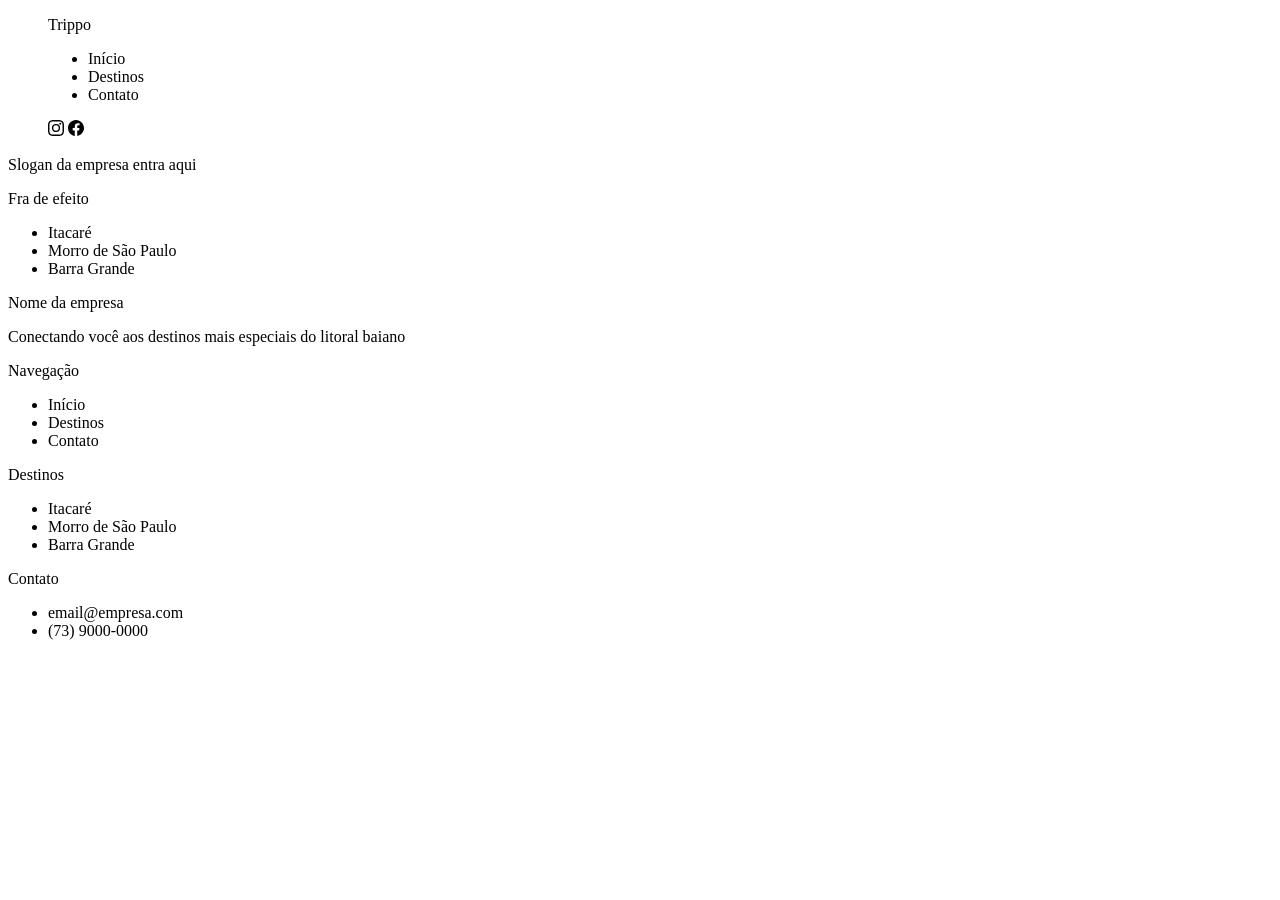
==== index.html @ 05996035 "O basico do site está pronto, falta ainda adicionar a seção de destino" ====
<!DOCTYPE html>
<html lang="PT-br">
<head>
    <meta charset="UTF-8">
    <meta name="viewport" content="width=device-width, initial-scale=1.0">
    <title>Document</title>
</head>
<body>
    <menu>
        <section class="iconCompanyName">
            <p>Trippo</p>
        </section>
        <nav>
            <ul>
                <li>Início</li>
                <li>Destinos</li>
                <li>Contato</li>
            </ul>
        </nav>
        <section class="socialNeworks">
            <img src="img/instagram.svg" alt="Nosso instagram">
            <img src="img/facebook.svg" alt="Nosso facebook">
        </section>
    </menu>

    <main>
        <section class="companySlogan">
            <p>Slogan da empresa entra aqui</p>
            <p>Fra de efeito</p>
        </section>

        <nav>
            <ul>
                <li>Itacaré</li>
                <li>Morro de São Paulo</li>
                <li>Barra Grande</li>
            </ul>
        </nav>

        <section class="destinations">
            <div id="tabsDestinations"></div>
            <div id="contentDestinations"></div>
        </section>
    </main>

    <footer>
        <section class="upfooter">
            <section class="firstFooter">
                <p>Nome da empresa</p>
                <p>Conectando você aos destinos mais especiais do litoral baiano</p>
            </section>
            <section class="secondFooter">
                <p>Navegação</p>
                <ul>
                    <li>Início</li>
                    <li>Destinos</li>
                    <li>Contato</li>
                </ul>
            </section>
            <section class="thirdFooter">
                <p>Destinos</p>
                <ul>
                    <li>Itacaré</li>
                    <li>Morro de São Paulo</li>
                    <li>Barra Grande</li>
                </ul>
            </section>
            <section class="lastFooter">
                <p>Contato</p>
                <ul>
                    <li>email@empresa.com</li>
                    <li>(73) 9000-0000</li>
                </ul>
            </section>
        </section>
        <section class="downFooter"></section>
    </footer>
</body>
</html>
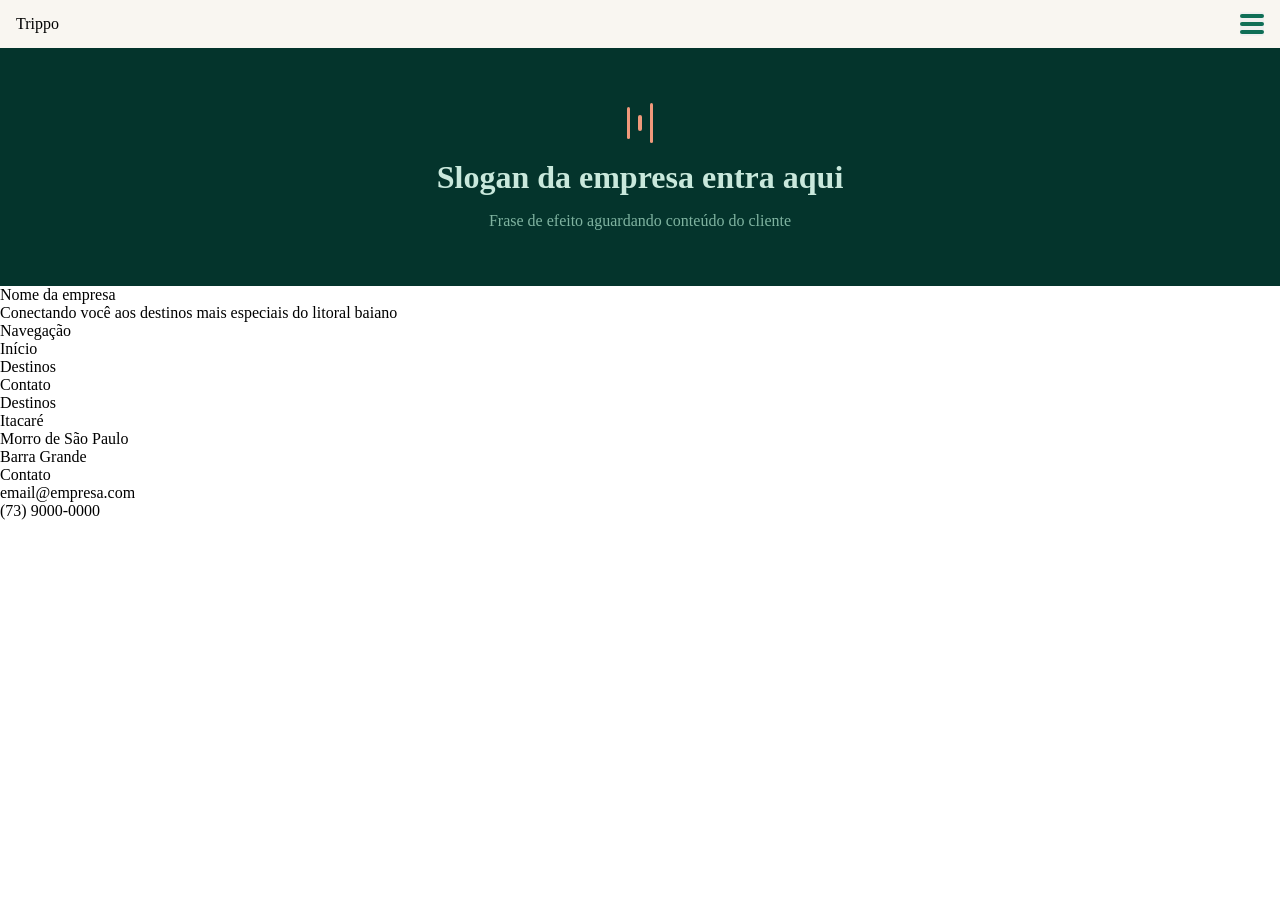
==== commit 6aacfd1c: "Comecei o JS" ====
--- a/index.html
+++ b/index.html
@@ -3,77 +3,98 @@
 <head>
     <meta charset="UTF-8">
     <meta name="viewport" content="width=device-width, initial-scale=1.0">
+    <link rel="stylesheet" href="css/style.css">
+
+    <link rel="stylesheet" href="css/nav.css">
+
+    <link rel="stylesheet" href="css/hero.css">
+    
+    <script src="js/nav.js" defer></script>
     <title>Document</title>
+
 </head>
 <body>
-    <menu>
-        <section class="iconCompanyName">
+    <header>
+        <div class="iconCompanyName">
             <p>Trippo</p>
-        </section>
-        <nav>
-            <ul>
+        </div>
+        <button class="menuButton">
+            <span class="top"></span>
+            <span class="middle"></span>
+            <span class="bottom"></span>
+        </button>
+        <nav class="menuNavigation">
+            <ul class="menuNavigation-ul">
                 <li>Início</li>
+                <button class="destinationMenu">
                 <li>Destinos</li>
+                <div class="destinationMenu-span">
+                <span class="destinationMenu-first-span"></span>
+                <span class="destinationMenu-last-span"></span>
+                </div>
+                </button>
+                <ul class="destination">
+                        <li>Itacaré</li>
+                        <li>Morro de São Paulo</li>
+                        <li>Barra Grande</li>
+                </ul>
                 <li>Contato</li>
             </ul>
+            <div class="socialNetworks">
+                <img src="img/instagram.svg" alt="Nosso instagram">
+                <img src="img/facebook.svg" alt="Nosso facebook">
+            </div>
         </nav>
-        <section class="socialNeworks">
-            <img src="img/instagram.svg" alt="Nosso instagram">
-            <img src="img/facebook.svg" alt="Nosso facebook">
-        </section>
-    </menu>
+    </header>
 
     <main>
-        <section class="companySlogan">
-            <p>Slogan da empresa entra aqui</p>
-            <p>Fra de efeito</p>
-        </section>
+        <div class="companySlogan">
+            <div class="companySlogan-span">
+                <span class="companySlogan-span-first"></span>
+                <span class="companySlogan-span-middler"></span>
+                <span class="companySlogan-span-last"></span>
+            </div>
+            <h1>Slogan da empresa entra aqui</h1>
+            <p>Frase de efeito aguardando conteúdo do cliente</p>
+        </div>
 
-        <nav>
-            <ul>
-                <li>Itacaré</li>
-                <li>Morro de São Paulo</li>
-                <li>Barra Grande</li>
-            </ul>
-        </nav>
-
-        <section class="destinations">
+        <div class="destinations">
             <div id="tabsDestinations"></div>
             <div id="contentDestinations"></div>
-        </section>
+        </div>
     </main>
 
     <footer>
         <section class="upfooter">
-            <section class="firstFooter">
+            <div class="firstFooter">
                 <p>Nome da empresa</p>
                 <p>Conectando você aos destinos mais especiais do litoral baiano</p>
-            </section>
-            <section class="secondFooter">
+            </div>
+            <div class="secondFooter">
                 <p>Navegação</p>
                 <ul>
                     <li>Início</li>
                     <li>Destinos</li>
                     <li>Contato</li>
                 </ul>
-            </section>
-            <section class="thirdFooter">
+            </div>
+            <div class="thirdFooter">
                 <p>Destinos</p>
                 <ul>
                     <li>Itacaré</li>
                     <li>Morro de São Paulo</li>
                     <li>Barra Grande</li>
                 </ul>
-            </section>
-            <section class="lastFooter">
+            </div>
+            <div class="lastFooter">
                 <p>Contato</p>
                 <ul>
                     <li>email@empresa.com</li>
                     <li>(73) 9000-0000</li>
                 </ul>
-            </section>
+            </div>
         </section>
-        <section class="downFooter"></section>
+        <div class="downFooter"></div>
     </footer>
 </body>
 </html>
--- a/css/style.css
+++ b/css/style.css
@@ -0,0 +1,41 @@
+:root {
+  /* Cores base */
+  --cor-fundo-claro: #F9F6F1;       /* fundo geral das seções claras */
+  --cor-fundo-escuro: #04342C;      /* verde-petróleo, hero e footer */
+
+  /* Cores de texto */
+  --texto-principal: #2C2C2A;
+  --texto-secundario: #5F5E5A;
+  --texto-suave: #888780;           /* usado em textos de história/itálico */
+  --texto-claro-footer: #C9E8DC;
+  --texto-apagado-footer: #7FB3A0;
+
+  /* Acentos tropicais (coral/âmbar) */
+  --acento-principal: #D85A30;      /* botões ativos, CTAs */
+  --acento-claro: #F0997B;          /* detalhes, linhas decorativas */
+  --acento-suave: #F5C4B3;          /* fundos de cards/fotos */
+
+  /* Verdes de apoio (tons intermediários) */
+  --verde-100: #9FE1CB;
+  --verde-200: #5DCAA5;
+  --verde-300: #1D9E75;
+  --verde-400: #0F6E56;
+
+  /* Bordas e neutros */
+  --borda-neutra: #B4B2A9;
+
+  /* Azuis (usados como acento específico de Barra Grande) */
+  --azul-100: #B5D4F4;
+  --azul-200: #85B7EB;
+  --azul-300: #378ADD;
+  --azul-400: #185FA5;
+  --azul-escuro: #042C53;
+}
+
+
+*{
+  margin: 0;
+  padding: 0;
+  box-sizing: border-box;
+  list-style: none;
+}
--- a/css/nav.css
+++ b/css/nav.css
@@ -0,0 +1,156 @@
+header{
+    position: fixed;
+    top: 0;
+    left: 0;
+    background-color: var(--cor-fundo-claro);
+    width: 100%;
+    height: 3rem;
+    display: flex;
+    justify-content: space-between;
+    align-items: center;
+}
+
+
+.iconCompanyName{
+    margin-left: 1rem;
+}
+
+
+.menuButton{
+    margin-right: 1rem;
+    width:  1.5rem;
+    height: 1.5rem;
+    border: none;
+    border-radius: 2px;
+    position: relative;
+    display: flex;
+    align-items: center;
+    justify-content: center;
+    overflow: hidden;
+}
+
+.menuButton span{
+    width: 1.5rem;
+    height: .2rem;
+    background: var(--verde-400);
+    position: absolute;
+    border-radius: 10px;
+    transition: 0.4s;
+}
+
+.menuButton .top{
+    transform: translateY(-8px);
+}
+
+.menuButton .bottom{
+    transform: translateY(8px);
+}
+
+.menuButton.active .middle{
+    transform: translateX(80px);
+}
+
+.menuButton.active .top{
+    width: 50px;
+    transform: translateY(0) rotate(45deg);
+}
+
+.menuButton.active .bottom{
+    width: 50px;
+    transform: translateY(0) rotate(315deg);
+    transition-delay: 0.2s;
+}
+
+.menuNavigation{
+    position: absolute;
+    right: 0;
+    top: 3rem;
+    z-index: 10000;
+    width: 50%;
+    height: 100vh;
+    display: flex;
+    flex-direction: column;
+    gap: 5rem;
+    border-top: .1rem solid var(--verde-400);
+    background-color: var(--cor-fundo-claro);
+    transform: translateX(150%);
+    transition: 0.5s ease-in-out;
+}
+
+.menuNavigation.active{
+    transform: translateX(0);
+}
+
+.menuNavigation-ul{
+    margin-top: 1rem;
+}
+
+.menuNavigation-ul li{
+ padding: 1rem 0 1rem 1rem;
+}
+
+.menuNavigation-ul button{
+    background-color: var(--cor-fundo-claro);
+    border: none;
+
+}
+
+.destinationMenu{
+    display: flex;
+    align-items: center;
+    gap: 1rem;
+    font-size: 16px;
+}
+
+.destinationMenu-span{
+    position: relative;
+    display: flex;
+    justify-content: center;
+    align-items: center;
+    width: 1rem;
+    height: 1rem;
+    transform: rotate(180deg);
+    transition: 0.2s;
+}
+
+.destinationMenu-span.active{
+    transform: rotate(0deg);
+}
+.destinationMenu-span span{
+    position: absolute;
+    display: inline-block;
+    width: .1rem;
+    height: .7rem;
+    border-radius: 5px;
+    background-color: var(--verde-400);
+    left: 50%;
+    top: 50%;
+}
+
+
+.destinationMenu-first-span{
+    transform-origin: top;
+    transform: translate(-50%, -50%) rotate(40deg);
+}
+
+.destinationMenu-last-span{
+    transform-origin: top;
+    transform: translate(-50%, -50%) rotate(-40deg);
+}
+
+.destination{
+    display: none;
+    margin-left: .5rem;
+}
+
+.destination.active{
+    display: flex;
+    flex-direction: column;
+    justify-content: center;
+}
+
+.socialNetworks{
+    display: flex;
+    gap: 1rem;
+    margin-left: 1rem;
+}
--- a/css/hero.css
+++ b/css/hero.css
@@ -0,0 +1,50 @@
+.companySlogan{
+    margin-top: 2.9rem;
+    width: 100%;
+    height: 15rem;;
+    background-color: var(--cor-fundo-escuro);
+    display: flex;
+    flex-direction: column;
+    justify-content: center;
+    align-items: center;
+    gap: 1rem;
+}
+
+.companySlogan-span{
+    display: flex;
+    justify-content: center;
+    align-items: center;
+    gap: .5rem;
+}
+
+.companySlogan-span span{
+    background-color: var(--acento-claro);
+}
+
+.companySlogan-span-first{
+    width: .2rem;
+    height: 2rem;
+    border-radius: 1rem;
+}
+
+.companySlogan-span-middler{
+    width: .2rem;
+    height: 1rem;
+    border-radius: 1rem;
+}
+
+.companySlogan-span-last{
+     width: .2rem;
+    height: 2.5rem;
+    border-radius: 1rem;
+}
+
+.companySlogan h1{
+    color: var(--texto-claro-footer);
+    text-align: center;
+}
+
+.companySlogan p{
+    color: var(--texto-apagado-footer);
+    text-align: center;
+}
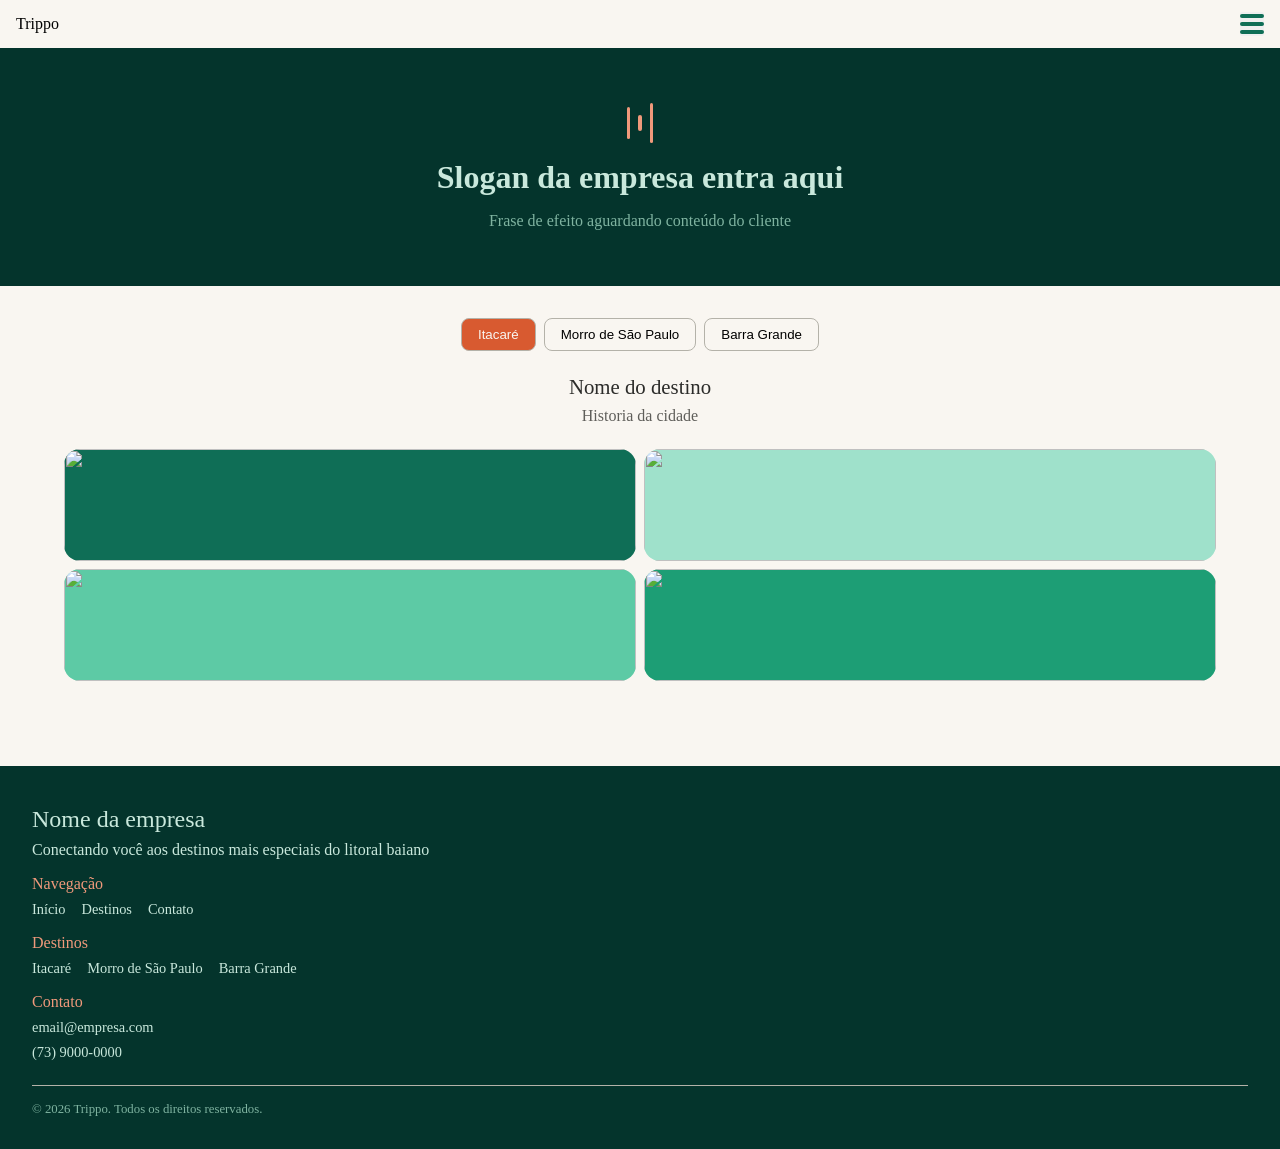
==== commit d5545049: "terminei todo o design mobile, e comecei a mexer no JS dos destinos" ====
--- a/index.html
+++ b/index.html
@@ -8,8 +8,14 @@
     <link rel="stylesheet" href="css/nav.css">
 
     <link rel="stylesheet" href="css/hero.css">
+
+    <link rel="stylesheet" href="css/destination.css">
+
+    <link rel="stylesheet" href="css/footer.css">
     
     <script src="js/nav.js" defer></script>
+    <script type="module" src="js/destinos.js" defer></script>
+
     <title>Document</title>
 
 </head>
@@ -57,15 +63,29 @@
             <h1>Slogan da empresa entra aqui</h1>
             <p>Frase de efeito aguardando conteúdo do cliente</p>
         </div>
+        
+        <div class="destinationsContainer">
+            <div class="destinations" >
+                <button id="destinations-itacare" destinationData="itacare" class="destinationButton">Itacaré</button>
+                <button id="destinations-morro" destinationData="morro" class="destinationButton">Morro de São Paulo</button>
+                <button id="destinations-barra" destinationData="barra" class="destinationButton">Barra Grande</button>
+            </div>
 
-        <div class="destinations">
-            <div id="tabsDestinations"></div>
-            <div id="contentDestinations"></div>
+            <div class="destinyInfo">
+                <p class="nameDestiny" id="nameDestiny"> Nome do destino</p>
+                <p class="historyDestiny" id="historyDestiny"> Historia da cidade</p>
+            </div>
+            <div class="imgDestiny">
+                <img src="" alt="" class="imgDestiny-first" id="imgDestiny-first">
+                <img src="" alt="" class="imgDestiny-second" id="imgDestiny-second">
+                <img src="" alt="" class="imgDestiny-third" id="imgDestiny-third">
+                <img src="" alt="" class="imgDestiny-fourth" id="imgDestiny-fourth">
+            </div>
         </div>
     </main>
 
     <footer>
-        <section class="upfooter">
+        <section class="upFooter">
             <div class="firstFooter">
                 <p>Nome da empresa</p>
                 <p>Conectando você aos destinos mais especiais do litoral baiano</p>
@@ -94,7 +114,9 @@
                 </ul>
             </div>
         </section>
-        <div class="downFooter"></div>
+        <div class="downFooter"> 
+            <p>© 2026 Trippo. Todos os direitos reservados.</p>
+        </div>
     </footer>
 </body>
 </html>
--- a/css/hero.css
+++ b/css/hero.css
@@ -47,4 +47,6 @@
 .companySlogan p{
     color: var(--texto-apagado-footer);
     text-align: center;
-}+}
+
+
--- a/css/destination.css
+++ b/css/destination.css
@@ -0,0 +1,76 @@
+.destinationsContainer{
+    background-color:var(--cor-fundo-claro);
+    width: 100vw;
+    height: 30rem;
+    display: flex;
+    flex-direction: column;
+    align-items: center;
+}
+
+.destinations{
+    margin-top: 2rem;
+    display: flex;
+    gap: .5rem;
+
+}
+
+#destinations-itacare{
+    background-color: var(--acento-principal);
+    color: var(--cor-fundo-claro);
+}
+
+.destinations button{
+    background-color: transparent;
+    padding: .5rem 1rem;
+    border: .1rem solid var(--borda-neutra);
+    border-radius: .5rem;
+}
+
+.destinyInfo{
+    margin-top: 1.5rem;
+}
+
+.nameDestiny{
+    font-size: 1.3rem;
+    color: var(--texto-principal);
+    text-align: center;
+}
+
+.historyDestiny{
+    margin-top: .5rem;
+    font-size: 1rem;
+    color: var(--texto-secundario);
+    text-align: center;
+    width: 30rem;
+}
+
+.imgDestiny{
+    margin-top: 1.5rem;
+    width: 90%;
+    display: grid;
+    grid-template-columns: repeat(2, 1fr);
+    gap: .5rem;
+}
+
+.imgDestiny img{
+    width: 100%;
+    height: 7rem;
+    object-fit: cover;
+    border-radius: 1rem;
+}
+
+.imgDestiny-first{
+    background-color: var(--verde-400);
+}
+
+.imgDestiny-second{
+    background-color: var(--verde-100);
+}
+
+.imgDestiny-third{
+    background-color: var(--verde-200);
+}
+
+.imgDestiny-fourth{
+    background-color: var(--verde-300);
+}
--- a/css/footer.css
+++ b/css/footer.css
@@ -0,0 +1,72 @@
+footer{
+    background-color: var(--cor-fundo-escuro);
+    padding: 2rem;
+}
+
+.upFooter{
+    display: flex;
+    flex-direction: column;
+    gap: 1rem;
+}
+
+.firstFooter p{
+    color: var(--texto-claro-footer);
+    margin-top: .5rem;
+}
+
+.firstFooter p:first-child{
+    font-size: 1.5rem;
+    font-weight: 500;
+}
+
+.secondFooter p{
+    color: var(--acento-claro)
+}
+
+.secondFooter ul{
+    display: flex;
+    gap: 1rem;
+}
+
+.secondFooter ul li{
+    margin-top: .5rem;
+    color: var(--texto-claro-footer);
+    font-size: .9rem;
+}
+
+.thirdFooter p{
+    color: var(--acento-claro);
+}
+
+.thirdFooter ul{
+    display: flex;
+    gap: 1rem;
+}
+
+.thirdFooter ul li{
+    margin-top: .5rem;
+    color: var(--texto-claro-footer);
+    font-size: .9rem;
+}
+
+.lastFooter p{
+    color: var(--acento-claro);
+    margin-bottom: .5rem;
+}
+
+.lastFooter ul li{
+    color: var(--texto-claro-footer);
+    font-size: .9rem;
+    margin-top: .5rem;
+}
+
+.downFooter{
+    margin-top: 1.5rem;
+    border-top: .1rem solid var(--borda-neutra);
+}
+
+.downFooter p{
+    color: var(--texto-apagado-footer);
+    font-size: .8rem;
+    margin-top: 1rem;
+}
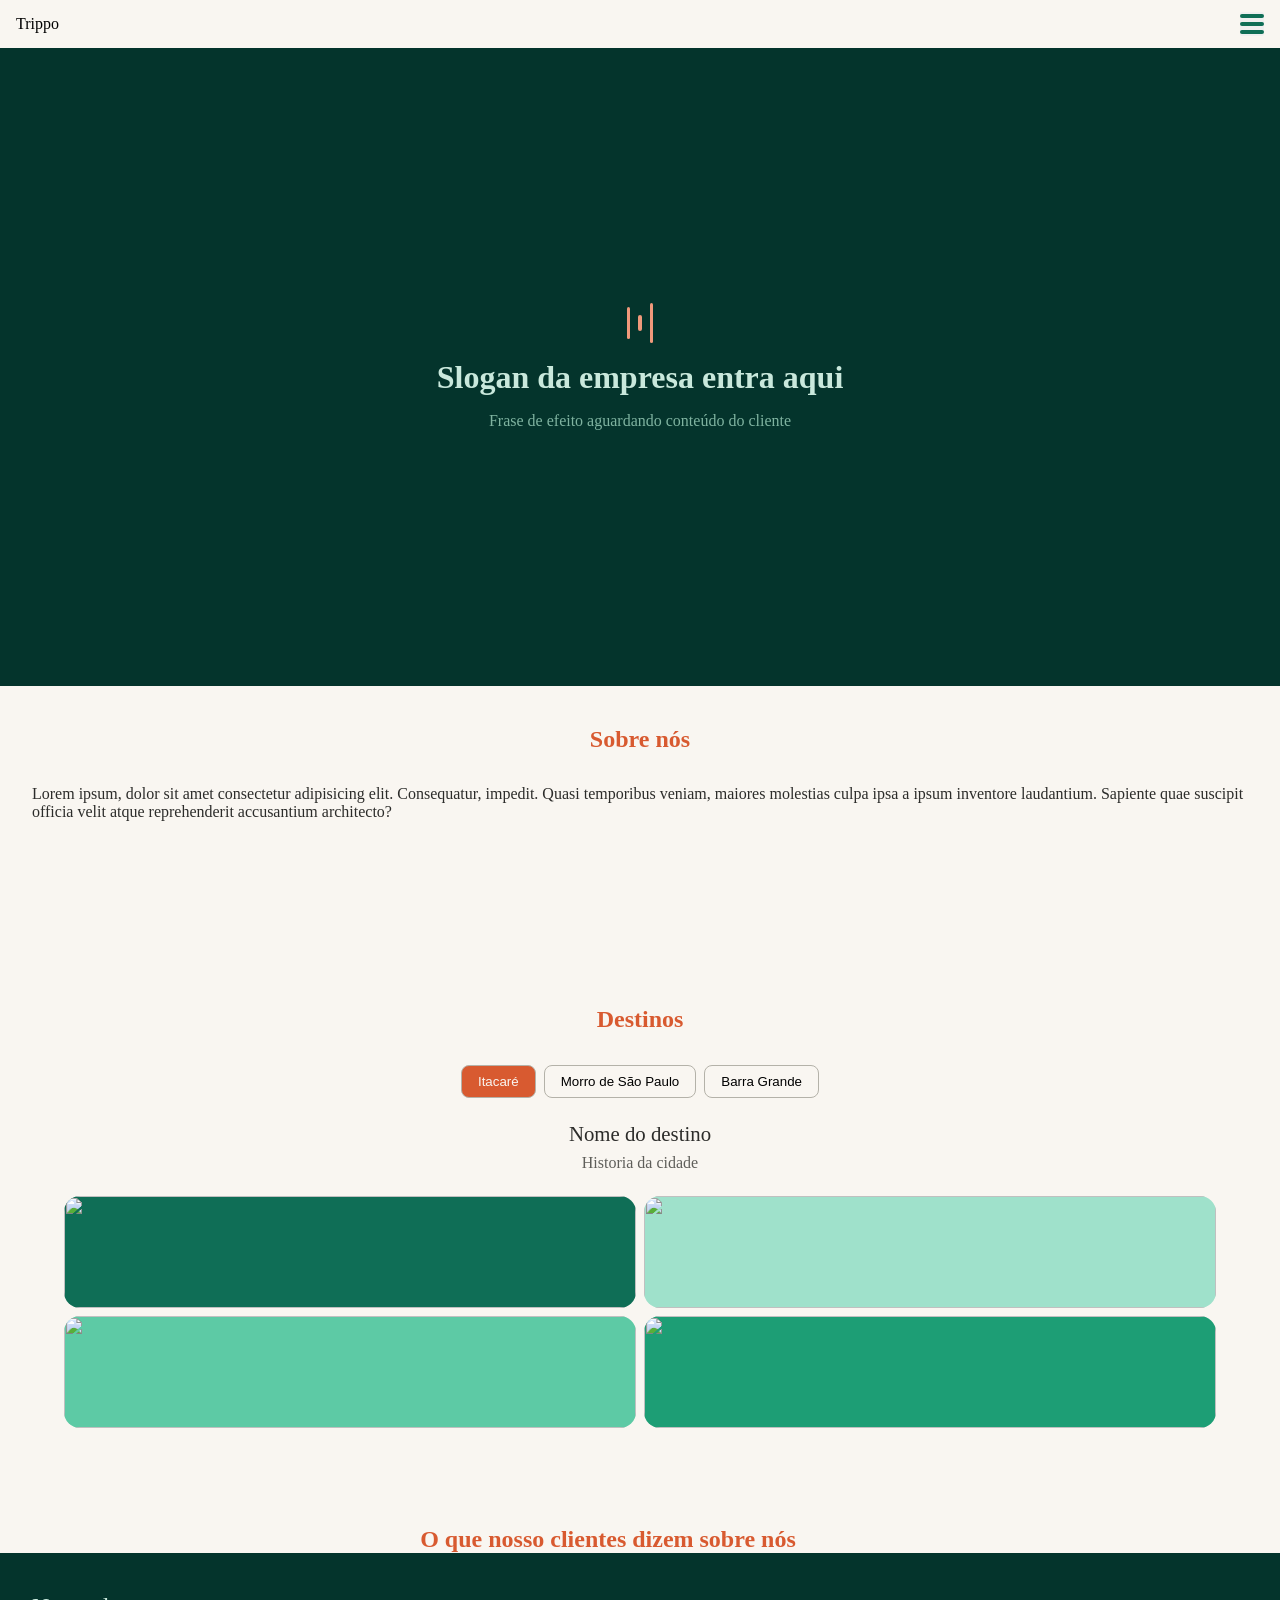
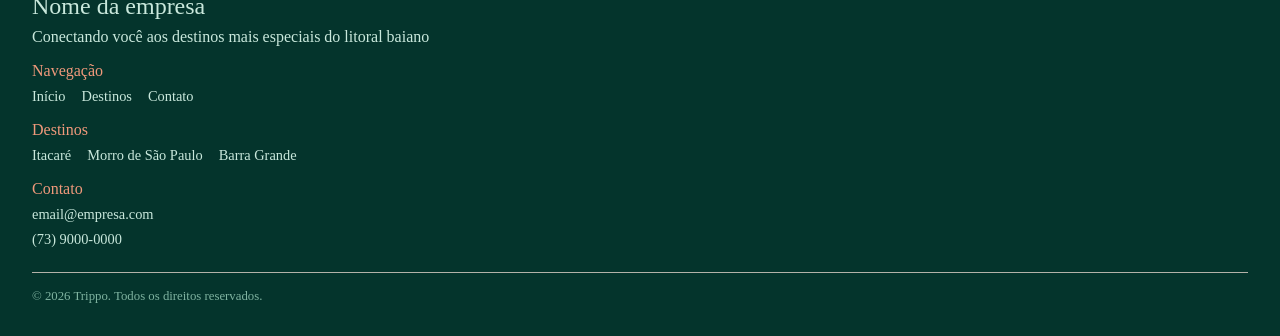
==== commit e0b947bb: "Foram adicionado novas sections no html" ====
--- a/index.html
+++ b/index.html
@@ -9,7 +9,11 @@
 
     <link rel="stylesheet" href="css/hero.css">
 
+    <link rel="stylesheet" href="css/aboutUs.css">
+
     <link rel="stylesheet" href="css/destination.css">
+
+    <link rel="stylesheet" href="css/comments.css">
 
     <link rel="stylesheet" href="css/footer.css">
     
@@ -63,8 +67,14 @@
             <h1>Slogan da empresa entra aqui</h1>
             <p>Frase de efeito aguardando conteúdo do cliente</p>
         </div>
+
+        <div class="aboutUsContainer">
+            <p>Sobre nós</p>
+            <p>Lorem ipsum, dolor sit amet consectetur adipisicing elit. Consequatur, impedit. Quasi temporibus veniam, maiores molestias culpa ipsa a ipsum inventore laudantium. Sapiente quae suscipit officia velit atque reprehenderit accusantium architecto?</p>
+        </div>
         
         <div class="destinationsContainer">
+            <p class="destinationsTitle">Destinos</p>
             <div class="destinations" >
                 <button id="destinations-itacare" destinationData="itacare" class="destinationButton">Itacaré</button>
                 <button id="destinations-morro" destinationData="morro" class="destinationButton">Morro de São Paulo</button>
@@ -81,6 +91,11 @@
                 <img src="" alt="" class="imgDestiny-third" id="imgDestiny-third">
                 <img src="" alt="" class="imgDestiny-fourth" id="imgDestiny-fourth">
             </div>
+        </div>
+
+        <div class="commentsContainer">
+            <p>O que nosso clientes dizem sobre nós</p>
+            
         </div>
     </main>
 
--- a/css/hero.css
+++ b/css/hero.css
@@ -1,7 +1,11 @@
+main{
+    background-color: var(--cor-fundo-claro);
+}
+
 .companySlogan{
     margin-top: 2.9rem;
     width: 100%;
-    height: 15rem;;
+    height: 40rem;;
     background-color: var(--cor-fundo-escuro);
     display: flex;
     flex-direction: column;
--- a/css/aboutUs.css
+++ b/css/aboutUs.css
@@ -0,0 +1,23 @@
+.aboutUsContainer {
+    background-color: var(--cor-fundo-claro);
+    height: 20rem;
+    display: flex;
+    flex-direction: column;
+    align-items: center;
+}
+
+.aboutUsContainer p:first-child {
+ margin-top: 2.5rem;
+ color: var(--acento-principal);
+ font-size: 1.5rem;
+ font-weight: 600;
+}
+
+.aboutUsContainer p:last-child {
+    margin: 2rem auto;
+    width: 95%;
+    align-items: center;
+    color: var(--texto-principal);
+    font-size: 1rem;
+}
+
--- a/css/destination.css
+++ b/css/destination.css
@@ -5,6 +5,12 @@
     display: flex;
     flex-direction: column;
     align-items: center;
+}
+
+.destinationsTitle{
+    color: var(--acento-principal);
+    font-size: 1.5rem;
+    font-weight: 600;
 }
 
 .destinations{
--- a/css/comments.css
+++ b/css/comments.css
@@ -0,0 +1,15 @@
+.commentsContainer{
+    display: flex;
+    flex-direction: column;
+    align-items: center;
+    width: 95vw;
+}
+
+.commentsContainer p:first-child{
+    text-align: center;
+    margin-top: 2.5rem;
+    color: var(--acento-principal);
+    font-size: 1.5rem;
+    font-weight: 600;
+
+}
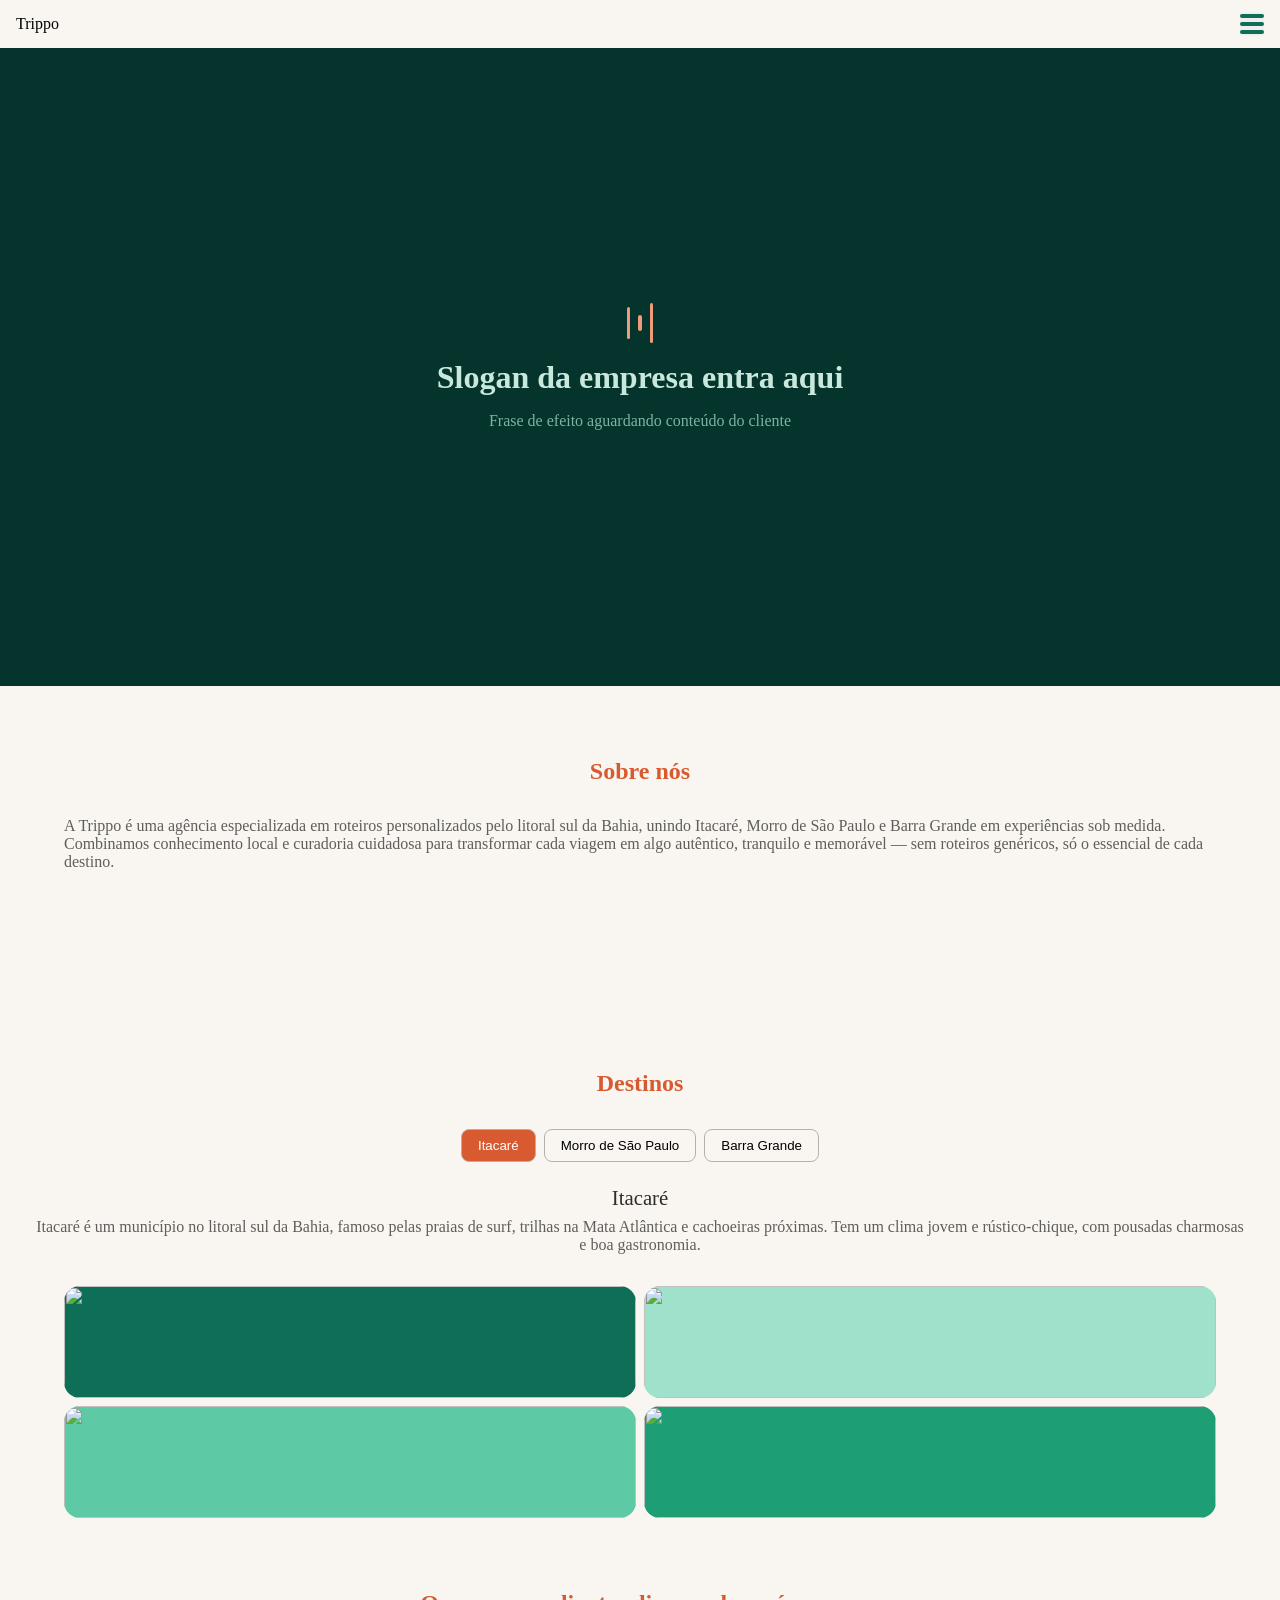
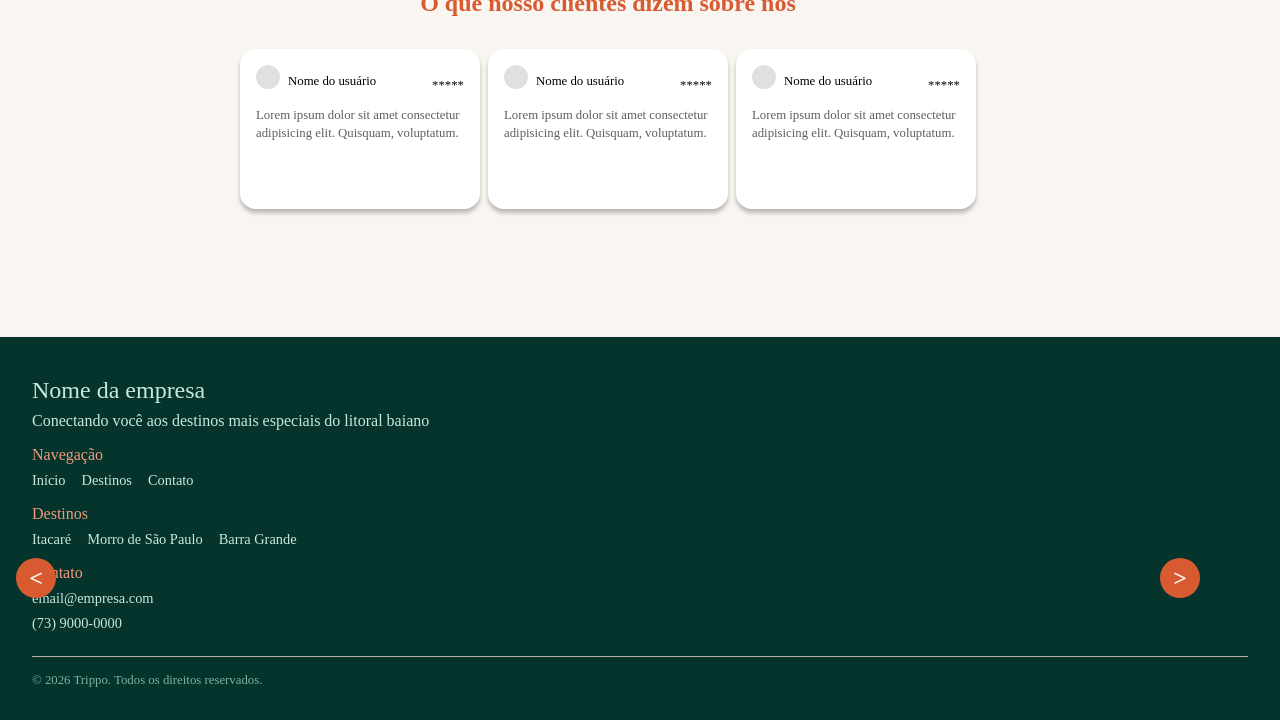
==== commit 28cc0356: "Mudei algumas coisas no HTML, e começei o JS da página." ====
--- a/index.html
+++ b/index.html
@@ -70,20 +70,20 @@
 
         <div class="aboutUsContainer">
             <p>Sobre nós</p>
-            <p>Lorem ipsum, dolor sit amet consectetur adipisicing elit. Consequatur, impedit. Quasi temporibus veniam, maiores molestias culpa ipsa a ipsum inventore laudantium. Sapiente quae suscipit officia velit atque reprehenderit accusantium architecto?</p>
+            <p>A Trippo é uma agência especializada em roteiros personalizados pelo litoral sul da Bahia, unindo Itacaré, Morro de São Paulo e Barra Grande em experiências sob medida. Combinamos conhecimento local e curadoria cuidadosa para transformar cada viagem em algo autêntico, tranquilo e memorável — sem roteiros genéricos, só o essencial de cada destino.</p>
         </div>
         
         <div class="destinationsContainer">
             <p class="destinationsTitle">Destinos</p>
             <div class="destinations" >
-                <button id="destinations-itacare" destinationData="itacare" class="destinationButton">Itacaré</button>
-                <button id="destinations-morro" destinationData="morro" class="destinationButton">Morro de São Paulo</button>
-                <button id="destinations-barra" destinationData="barra" class="destinationButton">Barra Grande</button>
+                <button id="destinationsItacare" data-destination="itacare" class="destinationButton active">Itacaré</button>
+                <button id="destinations-morro" data-destination="morroDeSaoPaulo" class="destinationButton">Morro de São Paulo</button>
+                <button id="destinations-barra" data-destination="barraGrande" class="destinationButton">Barra Grande</button>
             </div>
 
             <div class="destinyInfo">
-                <p class="nameDestiny" id="nameDestiny"> Nome do destino</p>
-                <p class="historyDestiny" id="historyDestiny"> Historia da cidade</p>
+                <p class="nameDestiny" id="nameDestiny"> Itacaré</p>
+                <p class="historyDestiny" id="historyDestiny">Itacaré é um município no litoral sul da Bahia, famoso pelas praias de surf, trilhas na Mata Atlântica e cachoeiras próximas. Tem um clima jovem e rústico-chique, com pousadas charmosas e boa gastronomia.</p>
             </div>
             <div class="imgDestiny">
                 <img src="" alt="" class="imgDestiny-first" id="imgDestiny-first">
@@ -95,7 +95,49 @@
 
         <div class="commentsContainer">
             <p>O que nosso clientes dizem sobre nós</p>
-            
+            <span class="next">
+                <span> > </span>
+            </span>
+            <span class="previous">
+                <span> < </span>
+            </span>
+            <div class="backgroundComments">
+            <div class="firstComment">
+                    <div class="comments">
+                        <div class="userInfo">
+                            <div>
+                                <div class="fotoUser"></div>
+                                <span class="nameUser">Nome do usuário</span>
+                            </div>
+                            <span class="startUser">*****</span>
+                        </div>
+                        <span class="commentUser">Lorem ipsum dolor sit amet consectetur adipisicing elit. Quisquam, voluptatum.</span>
+                    </div>
+                </div>
+                <div class="secondComment">
+                    <div class="comments">
+                        <div class="userInfo">
+                            <div>
+                                <div class="fotoUser"></div>
+                                <span class="nameUser">Nome do usuário</span>
+                            </div>
+                            <span class="startUser">*****</span>
+                        </div>
+                        <span class="commentUser">Lorem ipsum dolor sit amet consectetur adipisicing elit. Quisquam, voluptatum.</span>
+                    </div>
+                </div>
+                <div class="thirdComment">
+                    <div class="comments">
+                        <div class="userInfo">
+                            <div>
+                                <div class="fotoUser"></div>
+                                <span class="nameUser">Nome do usuário</span>
+                            </div>
+                            <span class="startUser">*****</span>
+                        </div>
+                        <span class="commentUser">Lorem ipsum dolor sit amet consectetur adipisicing elit. Quisquam, voluptatum.</span>
+                    </div>
+            </div>
         </div>
     </main>
 
--- a/css/style.css
+++ b/css/style.css
@@ -30,6 +30,10 @@
   --azul-300: #378ADD;
   --azul-400: #185FA5;
   --azul-escuro: #042C53;
+
+  --branco: #FFFFFF;
+  --cinza-claro: #E0E0E0;
+  --cinza-escuro: #4A4A4A;
 }
 
 
@@ -38,4 +42,9 @@
   padding: 0;
   box-sizing: border-box;
   list-style: none;
+}
+
+html, body{
+  max-width: 100%;
+  overflow-x: hidden;
 }
--- a/css/nav.css
+++ b/css/nav.css
@@ -3,11 +3,12 @@
     top: 0;
     left: 0;
     background-color: var(--cor-fundo-claro);
-    width: 100%;
+    width: 100vw;
     height: 3rem;
     display: flex;
     justify-content: space-between;
     align-items: center;
+    z-index: 1000;
 }
 
 
@@ -67,7 +68,7 @@
     top: 3rem;
     z-index: 10000;
     width: 50%;
-    height: 100vh;
+    height: 100rem;
     display: flex;
     flex-direction: column;
     gap: 5rem;
@@ -75,6 +76,7 @@
     background-color: var(--cor-fundo-claro);
     transform: translateX(150%);
     transition: 0.5s ease-in-out;
+    z-index: 20;
 }
 
 .menuNavigation.active{
--- a/css/aboutUs.css
+++ b/css/aboutUs.css
@@ -1,9 +1,12 @@
 .aboutUsContainer {
+    margin: 2rem auto;
     background-color: var(--cor-fundo-claro);
     height: 20rem;
+    width: 90%;
     display: flex;
     flex-direction: column;
     align-items: center;
+    gap: 2rem;
 }
 
 .aboutUsContainer p:first-child {
@@ -13,11 +16,8 @@
  font-weight: 600;
 }
 
-.aboutUsContainer p:last-child {
-    margin: 2rem auto;
-    width: 95%;
-    align-items: center;
-    color: var(--texto-principal);
+.aboutUsContainer p:nth-child(2) {
+    color: var(--texto-secundario);
     font-size: 1rem;
 }
 
--- a/css/destination.css
+++ b/css/destination.css
@@ -20,10 +20,6 @@
 
 }
 
-#destinations-itacare{
-    background-color: var(--acento-principal);
-    color: var(--cor-fundo-claro);
-}
 
 .destinations button{
     background-color: transparent;
@@ -43,11 +39,11 @@
 }
 
 .historyDestiny{
-    margin-top: .5rem;
+    margin: .5rem auto;
     font-size: 1rem;
     color: var(--texto-secundario);
     text-align: center;
-    width: 30rem;
+    width: 95%;
 }
 
 .imgDestiny{
@@ -79,4 +75,9 @@
 
 .imgDestiny-fourth{
     background-color: var(--verde-300);
+}
+
+.destinationButton.active{
+    background-color: var(--acento-principal);
+    color: var(--branco);
 }
--- a/css/comments.css
+++ b/css/comments.css
@@ -1,15 +1,98 @@
 .commentsContainer{
+    position: relative;
     display: flex;
     flex-direction: column;
     align-items: center;
     width: 95vw;
 }
 
-.commentsContainer p:first-child{
+.commentsContainer p{
     text-align: center;
     margin-top: 2.5rem;
     color: var(--acento-principal);
     font-size: 1.5rem;
     font-weight: 600;
 
-}+}
+
+/*Next and previous buttons for the comments carousel*/
+
+.next, .previous{
+    position: absolute;
+    background-color: var(--acento-principal);
+    width: 2.5rem;
+    height: 2.5rem;
+    border-radius: 50%;
+    display: flex;
+    justify-content: center;
+    align-items: center;
+    margin:50% auto;
+    z-index: 1;
+}
+
+.next span, .previous span{
+    color: var(--branco);
+    font-size: 1.5rem;
+    font-weight: 800;
+}
+
+
+.next{
+    right: 1rem;
+}
+
+.previous{
+    left: 1rem;
+}
+
+
+/*Comment section background */
+.backgroundComments{
+    display: flex;
+    gap: .5rem;
+    height: 20rem;
+    position: relative;
+}
+
+.firstComment, .secondComment, .thirdComment{
+    margin-top: 2rem;
+    background-color: var(--branco);
+    width: 15rem;
+    height: 10rem;
+    border-radius: 1rem;
+    box-shadow: 0px 4px 4px rgba(0, 0, 0, 0.25);
+}
+
+.comments{
+    margin: 1rem;
+}
+
+.userInfo{
+    display: flex;
+    justify-content: space-between;
+    align-items: center;
+    font-size: 0.8rem;
+}
+
+.userInfo div{
+    display: flex;
+    align-items: center;
+    margin-bottom: .5rem;
+}
+
+.fotoUser{
+    background-color: var(--cinza-claro);
+    position: sticky;
+    width: 1.5rem;
+    height: 1.5rem;
+    border-radius: 50%;
+    margin-right: .5rem;
+}
+
+.commentUser{
+    font-size: 0.8rem;
+    color: var(--texto-secundario);
+}
+
+
+
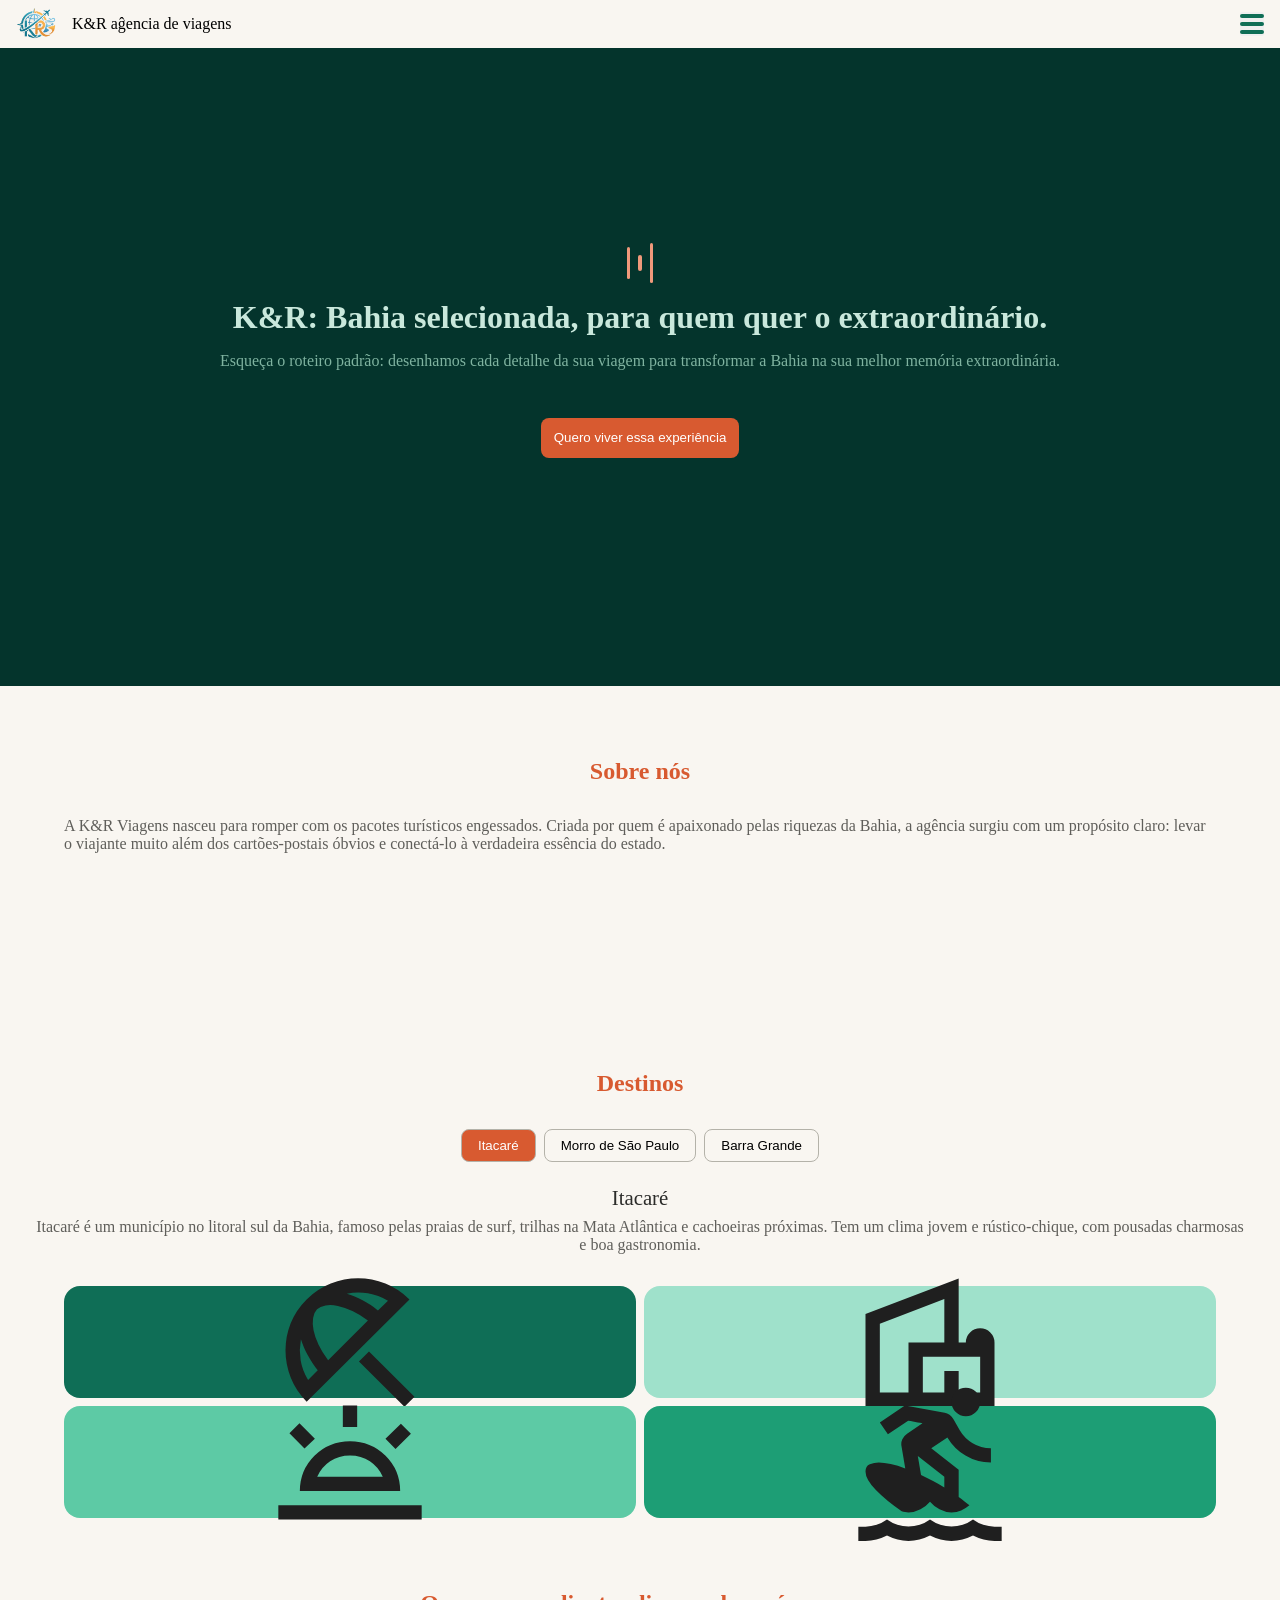
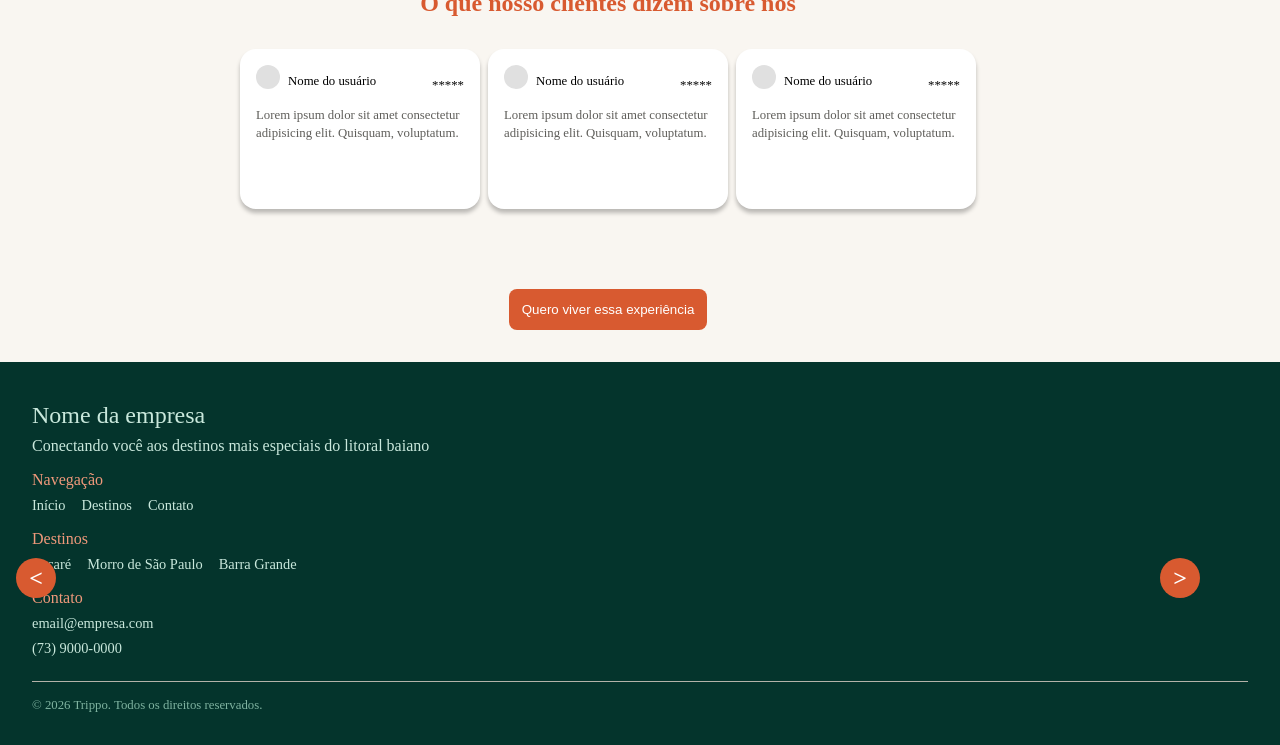
==== commit bdcb4404: "Adicionei novas coisas, e estou quase acabando com a parte dos destinos." ====
--- a/index.html
+++ b/index.html
@@ -20,13 +20,15 @@
     <script src="js/nav.js" defer></script>
     <script type="module" src="js/destinos.js" defer></script>
 
-    <title>Document</title>
+    <title>K & R aĝencia de viagens</title>
+    <link rel="shortcut icon" href="img/Icon.webp" type="image/x-icon">
 
 </head>
 <body>
     <header>
         <div class="iconCompanyName">
-            <p>Trippo</p>
+            <img src="img/Icon.webp" class="icon">
+            <p>K&R aĝencia de viagens</p>
         </div>
         <button class="menuButton">
             <span class="top"></span>
@@ -48,6 +50,7 @@
                         <li>Morro de São Paulo</li>
                         <li>Barra Grande</li>
                 </ul>
+                <li>Exterior</li>
                 <li>Contato</li>
             </ul>
             <div class="socialNetworks">
@@ -64,13 +67,14 @@
                 <span class="companySlogan-span-middler"></span>
                 <span class="companySlogan-span-last"></span>
             </div>
-            <h1>Slogan da empresa entra aqui</h1>
-            <p>Frase de efeito aguardando conteúdo do cliente</p>
+            <h1>K&R: Bahia selecionada, para quem quer o extraordinário.</h1>
+            <p>Esqueça o roteiro padrão: desenhamos cada detalhe da sua viagem para transformar a Bahia na sua melhor memória extraordinária.</p>
+            <button class="contactUsButton">Quero viver essa experiência</button>
         </div>
 
         <div class="aboutUsContainer">
             <p>Sobre nós</p>
-            <p>A Trippo é uma agência especializada em roteiros personalizados pelo litoral sul da Bahia, unindo Itacaré, Morro de São Paulo e Barra Grande em experiências sob medida. Combinamos conhecimento local e curadoria cuidadosa para transformar cada viagem em algo autêntico, tranquilo e memorável — sem roteiros genéricos, só o essencial de cada destino.</p>
+            <p>A K&R Viagens nasceu para romper com os pacotes turísticos engessados. Criada por quem é apaixonado pelas riquezas da Bahia, a agência surgiu com um propósito claro: levar o viajante muito além dos cartões-postais óbvios e conectá-lo à verdadeira essência do estado.</p>
         </div>
         
         <div class="destinationsContainer">
@@ -82,14 +86,22 @@
             </div>
 
             <div class="destinyInfo">
-                <p class="nameDestiny" id="nameDestiny"> Itacaré</p>
-                <p class="historyDestiny" id="historyDestiny">Itacaré é um município no litoral sul da Bahia, famoso pelas praias de surf, trilhas na Mata Atlântica e cachoeiras próximas. Tem um clima jovem e rústico-chique, com pousadas charmosas e boa gastronomia.</p>
+                <p class="nameDestiny" id="nameDestiny"> Cidade</p>
+                <p class="historyDestiny" id="historyDestiny">Historia da cidade</p>
             </div>
             <div class="imgDestiny">
-                <img src="" alt="" class="imgDestiny-first" id="imgDestiny-first">
-                <img src="" alt="" class="imgDestiny-second" id="imgDestiny-second">
-                <img src="" alt="" class="imgDestiny-third" id="imgDestiny-third">
-                <img src="" alt="" class="imgDestiny-fourth" id="imgDestiny-fourth">
+                <div class="firstPhotoDestination">
+                    <img id="firstPhotoDestination">
+                </div>
+                <div class="secondPhotoDestination">
+                    <img alt="" class="imgDestiny-second" id="secondPhotoDestination">
+                </div>
+                <div class="thirdPhotoDestination">
+                    <img alt="" class="imgDestiny-third" id="thirdPhotoDestination">
+                </div>
+                <div class="fourthPhotoDestination">
+                    <img alt="" class="imgDestiny-fourth" id="fourthPhotoDestination">
+                </div>
             </div>
         </div>
 
@@ -139,6 +151,7 @@
                     </div>
             </div>
         </div>
+        <button class="contactUsButton">Quero viver essa experiência</button>
     </main>
 
     <footer>
--- a/css/style.css
+++ b/css/style.css
@@ -12,6 +12,7 @@
 
   /* Acentos tropicais (coral/âmbar) */
   --acento-principal: #D85A30;      /* botões ativos, CTAs */
+  --acento-principal-escuro: #a94523;  /* Para o hover no style */
   --acento-claro: #F0997B;          /* detalhes, linhas decorativas */
   --acento-suave: #F5C4B3;          /* fundos de cards/fotos */
 
--- a/css/nav.css
+++ b/css/nav.css
@@ -14,8 +14,14 @@
 
 .iconCompanyName{
     margin-left: 1rem;
+    display: flex;
+    align-items: center;
+    gap: 1rem;
 }
 
+.icon{
+    width: 2.5rem;
+}
 
 .menuButton{
     margin-right: 1rem;
@@ -28,6 +34,7 @@
     align-items: center;
     justify-content: center;
     overflow: hidden;
+    cursor: pointer;
 }
 
 .menuButton span{
@@ -102,6 +109,7 @@
     align-items: center;
     gap: 1rem;
     font-size: 16px;
+    cursor: pointer;
 }
 
 .destinationMenu-span{
--- a/css/hero.css
+++ b/css/hero.css
@@ -53,4 +53,18 @@
     text-align: center;
 }
 
+.contactUsButton{
+    margin: 2rem auto;
+    padding: .8rem;
+    border-radius: .5rem;
+    background-color: var(--acento-principal);
+    color: var(--branco);
+    border: none;
+    cursor: pointer;
+}
 
+.contactUsButton:hover{
+    background-color: var(--acento-principal-escuro);
+}
+
+
--- a/css/destination.css
+++ b/css/destination.css
@@ -54,28 +54,22 @@
     gap: .5rem;
 }
 
-.imgDestiny img{
+.imgDestiny div{
     width: 100%;
     height: 7rem;
     object-fit: cover;
     border-radius: 1rem;
+    display: flex;
+    justify-content: center;
+    align-items: center;
 }
 
-.imgDestiny-first{
-    background-color: var(--verde-400);
+
+
+.firstPhotoDestination img, .secondPhotoDestination img, .thirdPhotoDestination img, .fourthPhotoDestination img{
+    width: 30%; 
 }
 
-.imgDestiny-second{
-    background-color: var(--verde-100);
-}
-
-.imgDestiny-third{
-    background-color: var(--verde-200);
-}
-
-.imgDestiny-fourth{
-    background-color: var(--verde-300);
-}
 
 .destinationButton.active{
     background-color: var(--acento-principal);
--- a/css/comments.css
+++ b/css/comments.css
@@ -50,7 +50,7 @@
 .backgroundComments{
     display: flex;
     gap: .5rem;
-    height: 20rem;
+    height: 15rem;
     position: relative;
 }
 
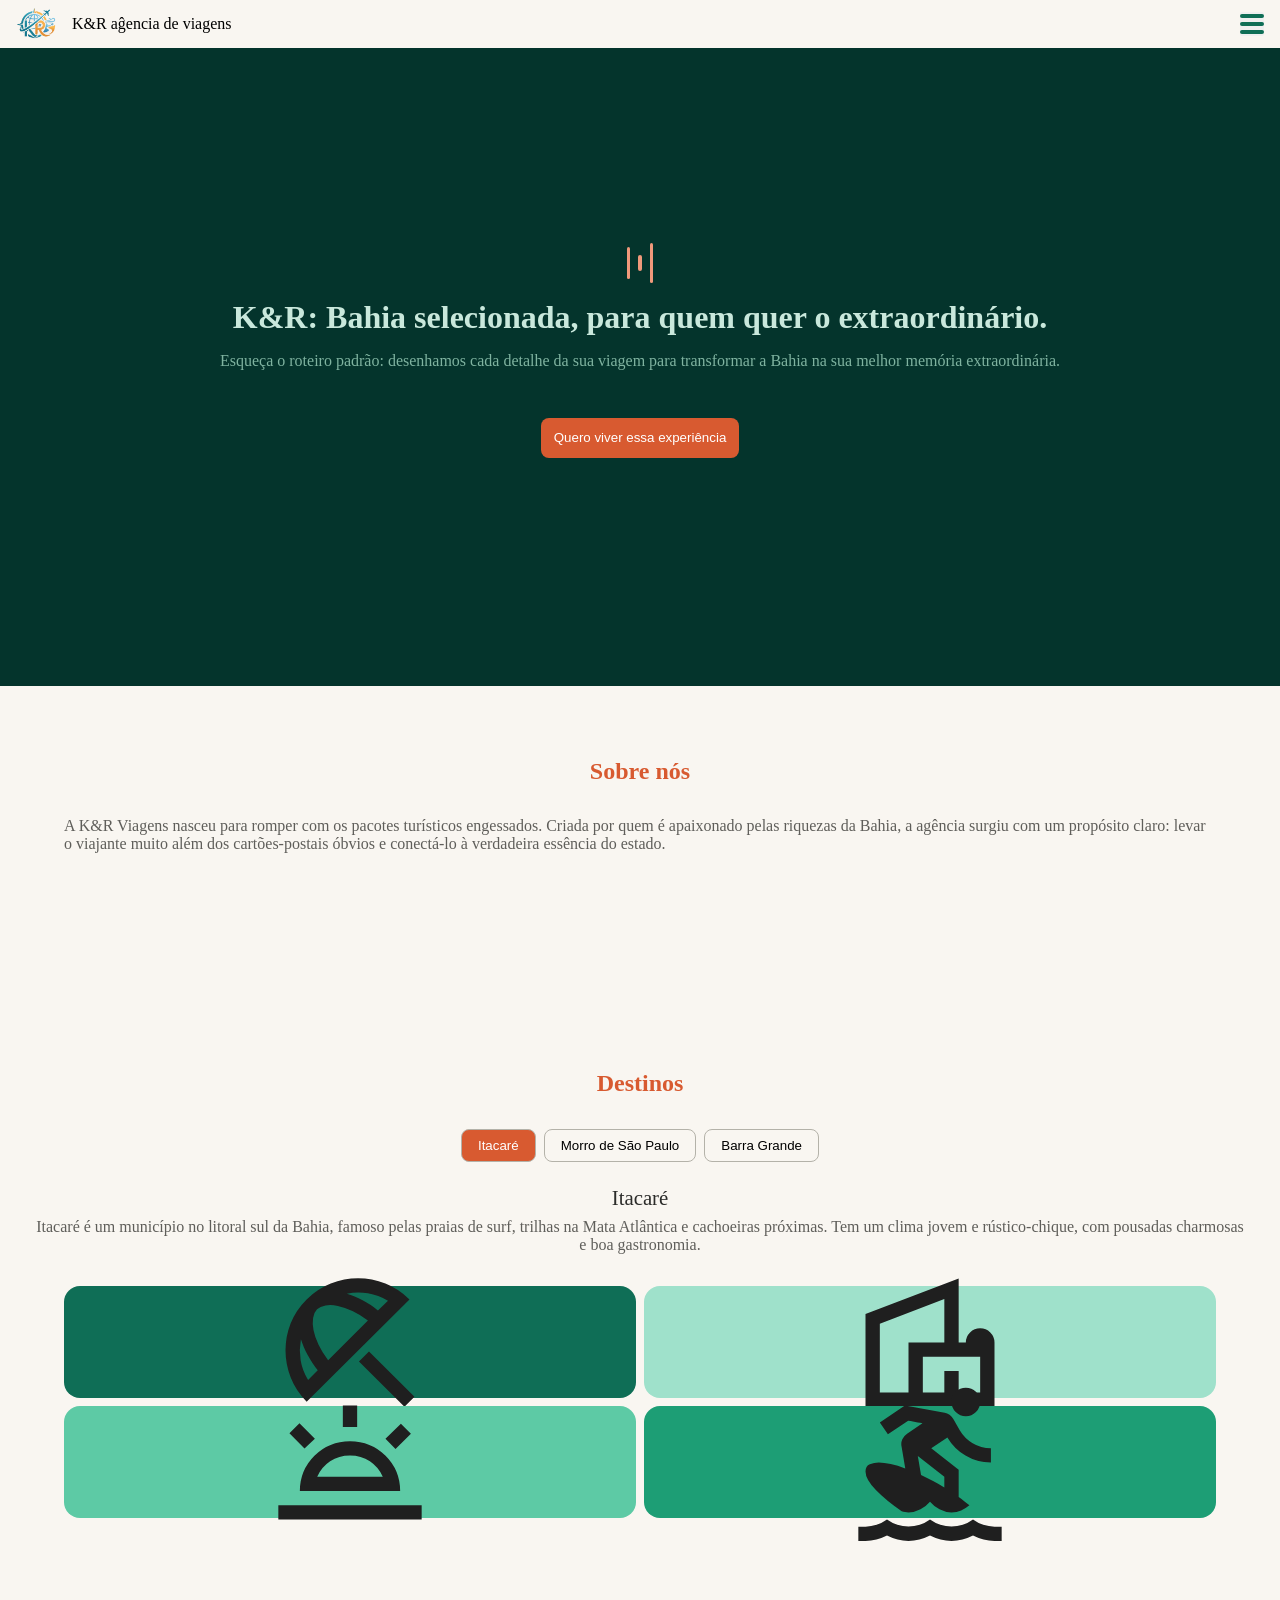
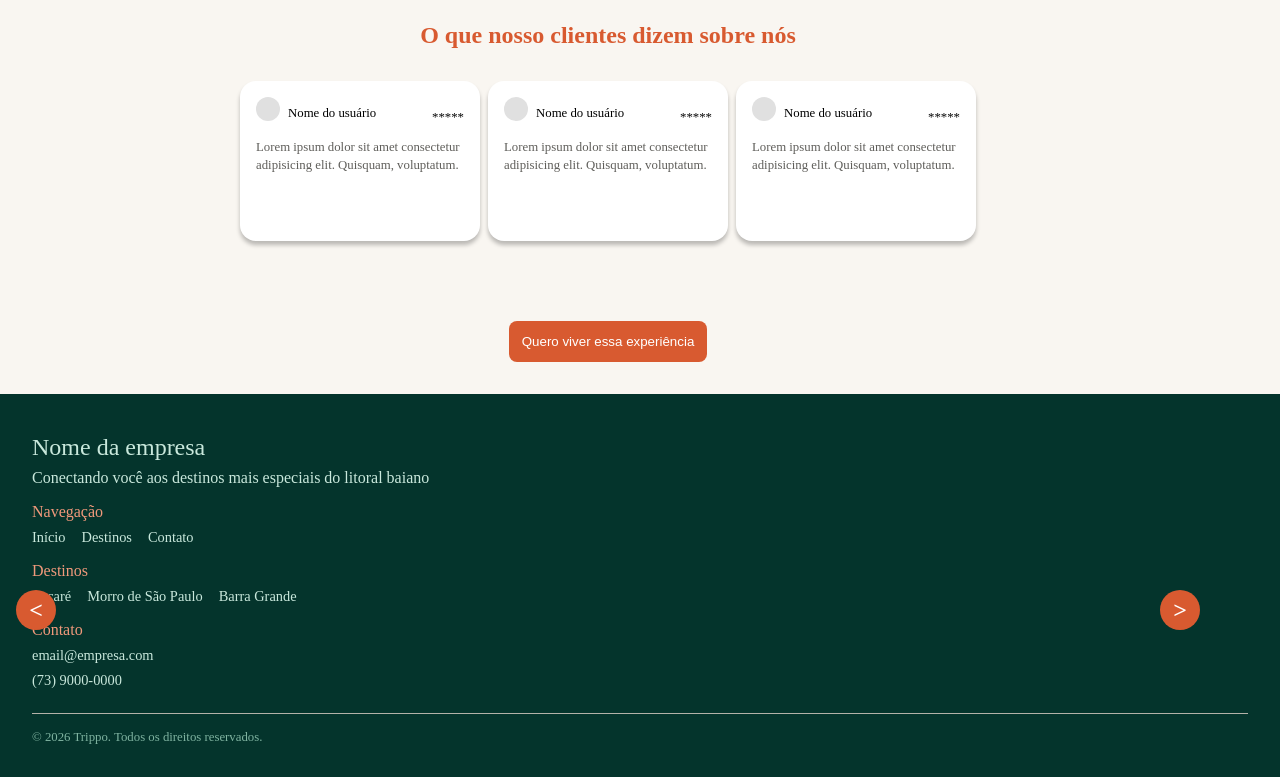
==== commit 8f58d935: "a" ====
--- a/index.html
+++ b/index.html
@@ -19,8 +19,9 @@
     
     <script src="js/nav.js" defer></script>
     <script type="module" src="js/destinos.js" defer></script>
-
-    <title>K & R aĝencia de viagens</title>
+    <script src="js/lightbox.js" defer></script>
+
+    <title>K&R aĝencia de viagens</title>
     <link rel="shortcut icon" href="img/Icon.webp" type="image/x-icon">
 
 </head>
@@ -36,13 +37,13 @@
             <span class="bottom"></span>
         </button>
         <nav class="menuNavigation">
-            <ul class="menuNavigation-ul">
+            <ul class="navigationMenuList">
                 <li>Início</li>
                 <button class="destinationMenu">
                 <li>Destinos</li>
-                <div class="destinationMenu-span">
-                <span class="destinationMenu-first-span"></span>
-                <span class="destinationMenu-last-span"></span>
+                <div class="destinationMenuSpan">
+                <span class="firstSpanDestinationMenu"></span>
+                <span class="lastSpanDestinationMenu"></span>
                 </div>
                 </button>
                 <ul class="destination">
@@ -54,18 +55,18 @@
                 <li>Contato</li>
             </ul>
             <div class="socialNetworks">
-                <img src="img/instagram.svg" alt="Nosso instagram">
-                <img src="img/facebook.svg" alt="Nosso facebook">
+                <img src="img/svg/instagram.svg" alt="Nosso instagram">
+                <img src="img/svg/facebook.svg" alt="Nosso facebook">
             </div>
         </nav>
     </header>
 
     <main>
         <div class="companySlogan">
-            <div class="companySlogan-span">
-                <span class="companySlogan-span-first"></span>
-                <span class="companySlogan-span-middler"></span>
-                <span class="companySlogan-span-last"></span>
+            <div class="companySloganSpan">
+                <span class="firstSpanCompanySlogan"></span>
+                <span class="middleSpanCompanySlogan"></span>
+                <span class="lastSpanCompanySlogan"></span>
             </div>
             <h1>K&R: Bahia selecionada, para quem quer o extraordinário.</h1>
             <p>Esqueça o roteiro padrão: desenhamos cada detalhe da sua viagem para transformar a Bahia na sua melhor memória extraordinária.</p>
@@ -80,9 +81,9 @@
         <div class="destinationsContainer">
             <p class="destinationsTitle">Destinos</p>
             <div class="destinations" >
-                <button id="destinationsItacare" data-destination="itacare" class="destinationButton active">Itacaré</button>
-                <button id="destinations-morro" data-destination="morroDeSaoPaulo" class="destinationButton">Morro de São Paulo</button>
-                <button id="destinations-barra" data-destination="barraGrande" class="destinationButton">Barra Grande</button>
+                <button id="itacareDestination" data-destination="itacare" class="destinationButton active">Itacaré</button>
+                <button id="morroDeSaoPauloDestination" data-destination="morroDeSaoPaulo" class="destinationButton">Morro de São Paulo</button>
+                <button id="barraGrandeDestination" data-destination="barraGrande" class="destinationButton">Barra Grande</button>
             </div>
 
             <div class="destinyInfo">
@@ -90,17 +91,33 @@
                 <p class="historyDestiny" id="historyDestiny">Historia da cidade</p>
             </div>
             <div class="imgDestiny">
-                <div class="firstPhotoDestination">
-                    <img id="firstPhotoDestination">
-                </div>
-                <div class="secondPhotoDestination">
-                    <img alt="" class="imgDestiny-second" id="secondPhotoDestination">
-                </div>
-                <div class="thirdPhotoDestination">
-                    <img alt="" class="imgDestiny-third" id="thirdPhotoDestination">
-                </div>
-                <div class="fourthPhotoDestination">
-                    <img alt="" class="imgDestiny-fourth" id="fourthPhotoDestination">
+                <div class="backgroundFirstPhotoDestination photoDestination ">
+                    <div class="backgroundSpanPhotoDestination">
+                        <span class="spanPhotoDestination"></span>
+                        <span class="spanPhotoDestination"></span>
+                    </div>
+                    <img class="firstPhotoDestination" id="firstPhotoDestination" >
+                </div>
+                <div class="backgroundsecondPhotoDestination photoDestination">
+                    <div class="backgroundSpanPhotoDestination">
+                        <span></span>
+                        <span></span>
+                    </div>
+                    <img class="secondPhotoDestination" id="secondPhotoDestination">
+                </div>
+                <div class="backgroundthirdPhotoDestination photoDestination">
+                    <div class="backgroundSpanPhotoDestination">
+                        <span></span>
+                        <span></span>
+                    </div>
+                    <img class="thirdPhotoDestination" id="thirdPhotoDestination">
+                </div>
+                <div class="backgroundfourthPhotoDestination photoDestination">
+                    <div class="backgroundSpanPhotoDestination">
+                    <span></span>
+                    <span></span>
+                    </div>
+                    <img class="fourthPhotoDestination" id="fourthPhotoDestination">
                 </div>
             </div>
         </div>
@@ -118,7 +135,7 @@
                     <div class="comments">
                         <div class="userInfo">
                             <div>
-                                <div class="fotoUser"></div>
+                                <div class="photoUser"></div>
                                 <span class="nameUser">Nome do usuário</span>
                             </div>
                             <span class="startUser">*****</span>
@@ -130,7 +147,7 @@
                     <div class="comments">
                         <div class="userInfo">
                             <div>
-                                <div class="fotoUser"></div>
+                                <div class="photoUser"></div>
                                 <span class="nameUser">Nome do usuário</span>
                             </div>
                             <span class="startUser">*****</span>
@@ -142,7 +159,7 @@
                     <div class="comments">
                         <div class="userInfo">
                             <div>
-                                <div class="fotoUser"></div>
+                                <div class="photoUser"></div>
                                 <span class="nameUser">Nome do usuário</span>
                             </div>
                             <span class="startUser">*****</span>
--- a/css/style.css
+++ b/css/style.css
@@ -35,6 +35,7 @@
   --branco: #FFFFFF;
   --cinza-claro: #E0E0E0;
   --cinza-escuro: #4A4A4A;
+  --preto: #000000;
 }
 
 
--- a/css/nav.css
+++ b/css/nav.css
@@ -90,15 +90,15 @@
     transform: translateX(0);
 }
 
-.menuNavigation-ul{
+.navigationMenuList{
     margin-top: 1rem;
 }
 
-.menuNavigation-ul li{
+.navigationMenuList li{
  padding: 1rem 0 1rem 1rem;
 }
 
-.menuNavigation-ul button{
+.navigationMenuList button{
     background-color: var(--cor-fundo-claro);
     border: none;
 
@@ -112,7 +112,7 @@
     cursor: pointer;
 }
 
-.destinationMenu-span{
+.destinationMenuSpan{
     position: relative;
     display: flex;
     justify-content: center;
@@ -123,10 +123,10 @@
     transition: 0.2s;
 }
 
-.destinationMenu-span.active{
+.destinationMenuSpan.active{
     transform: rotate(0deg);
 }
-.destinationMenu-span span{
+.destinationMenuSpan span{
     position: absolute;
     display: inline-block;
     width: .1rem;
@@ -138,12 +138,12 @@
 }
 
 
-.destinationMenu-first-span{
+.firstSpanDestinationMenu{
     transform-origin: top;
     transform: translate(-50%, -50%) rotate(40deg);
 }
 
-.destinationMenu-last-span{
+.lastSpanDestinationMenu{
     transform-origin: top;
     transform: translate(-50%, -50%) rotate(-40deg);
 }
--- a/css/hero.css
+++ b/css/hero.css
@@ -14,30 +14,30 @@
     gap: 1rem;
 }
 
-.companySlogan-span{
+.companySloganSpan{
     display: flex;
     justify-content: center;
     align-items: center;
     gap: .5rem;
 }
 
-.companySlogan-span span{
+.companySloganSpan span{
     background-color: var(--acento-claro);
 }
 
-.companySlogan-span-first{
+.firstSpanCompanySlogan{
     width: .2rem;
     height: 2rem;
     border-radius: 1rem;
 }
 
-.companySlogan-span-middler{
+.middleSpanCompanySlogan{
     width: .2rem;
     height: 1rem;
     border-radius: 1rem;
 }
 
-.companySlogan-span-last{
+.lastSpanCompanySlogan{
      width: .2rem;
     height: 2.5rem;
     border-radius: 1rem;
--- a/css/destination.css
+++ b/css/destination.css
@@ -47,7 +47,7 @@
 }
 
 .imgDestiny{
-    margin-top: 1.5rem;
+    margin: 1.5rem auto;
     width: 90%;
     display: grid;
     grid-template-columns: repeat(2, 1fr);
@@ -55,23 +55,65 @@
 }
 
 .imgDestiny div{
+    position: relative;
     width: 100%;
     height: 7rem;
-    object-fit: cover;
     border-radius: 1rem;
     display: flex;
     justify-content: center;
     align-items: center;
+    flex-direction: column;
+    
 }
 
 
 
-.firstPhotoDestination img, .secondPhotoDestination img, .thirdPhotoDestination img, .fourthPhotoDestination img{
-    width: 30%; 
+.firstPhotoDestination,
+.secondPhotoDestination,
+.thirdPhotoDestination,
+.fourthPhotoDestination {
+    width: 30%;
+    border-radius: 1rem;
 }
 
 
 .destinationButton.active{
     background-color: var(--acento-principal);
     color: var(--branco);
+}
+
+.photoDestination.active{
+    position: absolute;
+    width: 95%;
+    height: 25rem;
+    z-index: 2;
+}
+
+
+.photoDestination.active .backgroundSpanPhotoDestination span{
+    display: block;
+}
+
+.backgroundSpanPhotoDestination{
+    bottom: 6rem;
+    left: 10rem;
+    position: absolute;
+    width: 1rem;
+}
+
+.backgroundSpanPhotoDestination span{
+    width: 2rem;
+    height: .5rem;
+    border-radius: 5px;
+    background-color: var(--preto);
+    position: absolute;
+    display: none;
+}
+
+.backgroundSpanPhotoDestination span:first-child{
+    transform:  rotate(45deg);
+}
+
+.backgroundSpanPhotoDestination span:last-child{
+    transform:rotate(315deg);
 }
--- a/css/comments.css
+++ b/css/comments.css
@@ -1,4 +1,5 @@
 .commentsContainer{
+    margin-top: 2rem;
     position: relative;
     display: flex;
     flex-direction: column;
@@ -80,7 +81,7 @@
     margin-bottom: .5rem;
 }
 
-.fotoUser{
+.photoUser{
     background-color: var(--cinza-claro);
     position: sticky;
     width: 1.5rem;
